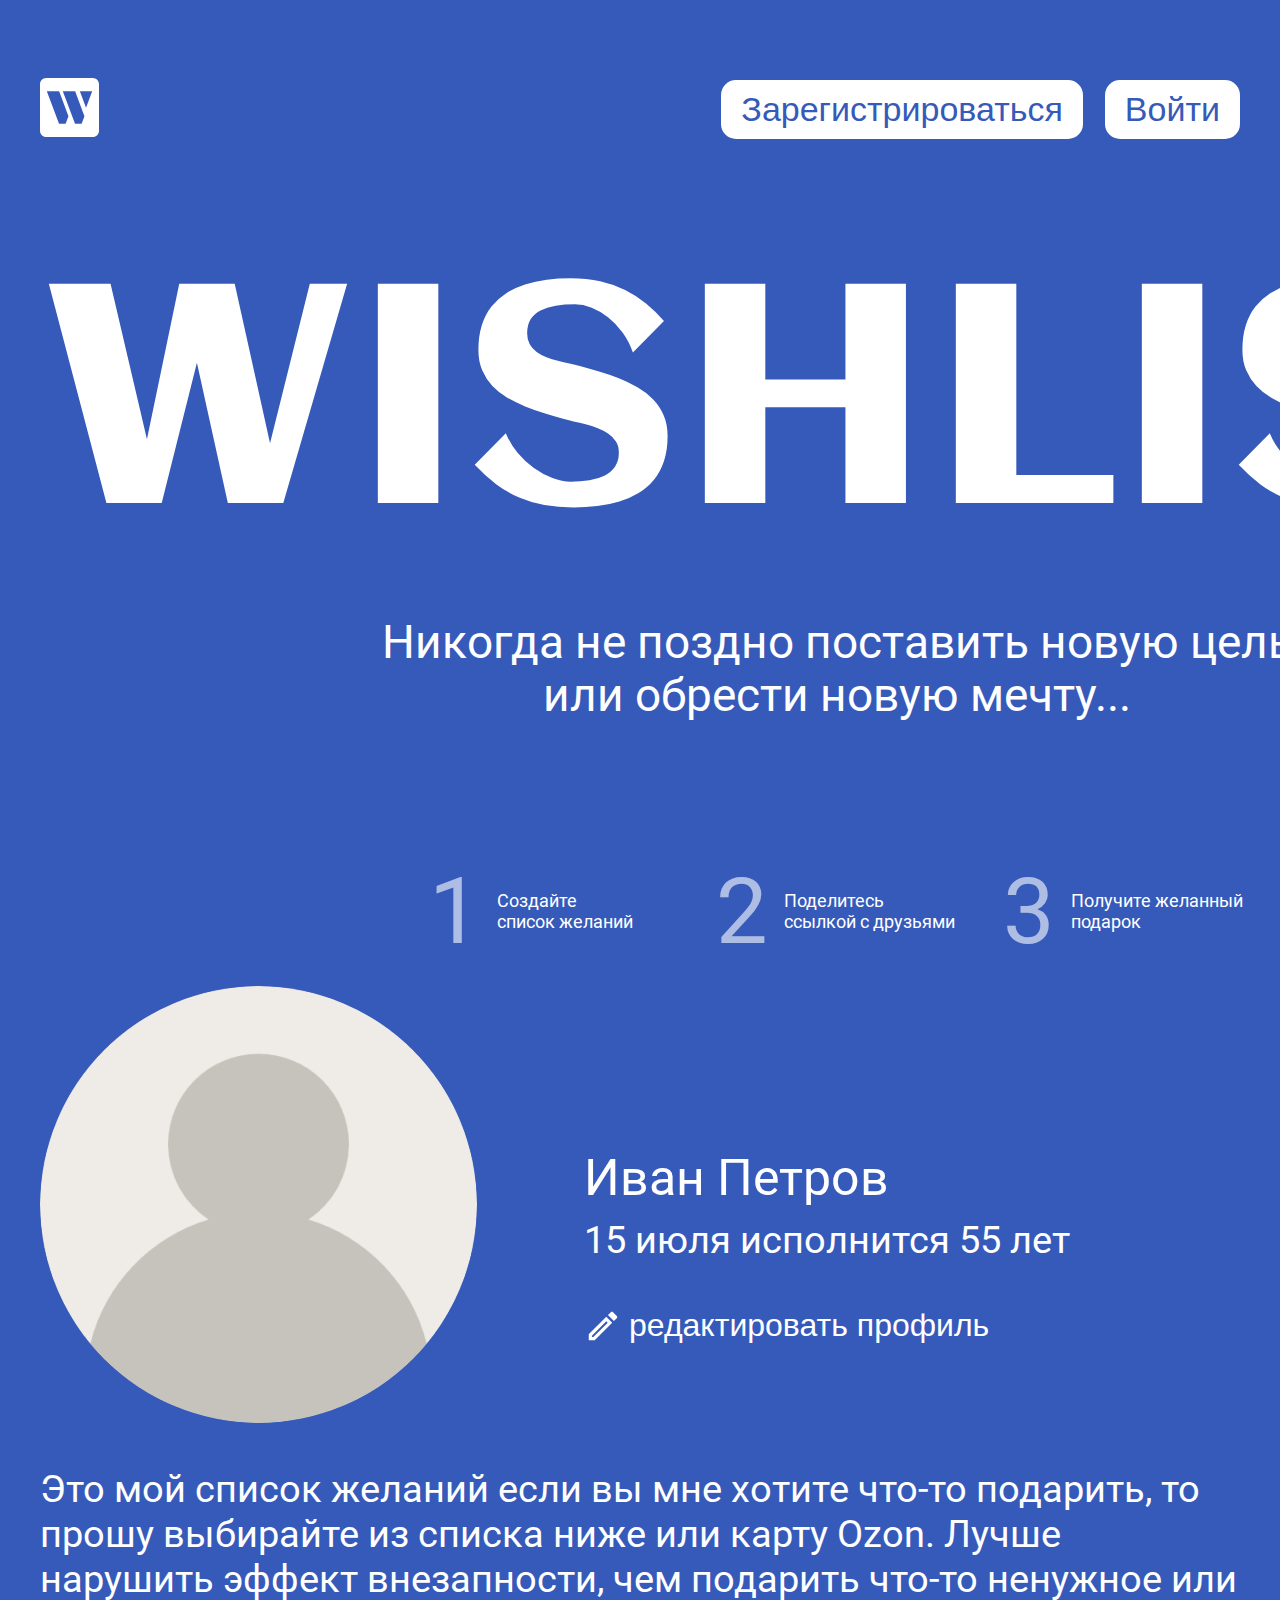
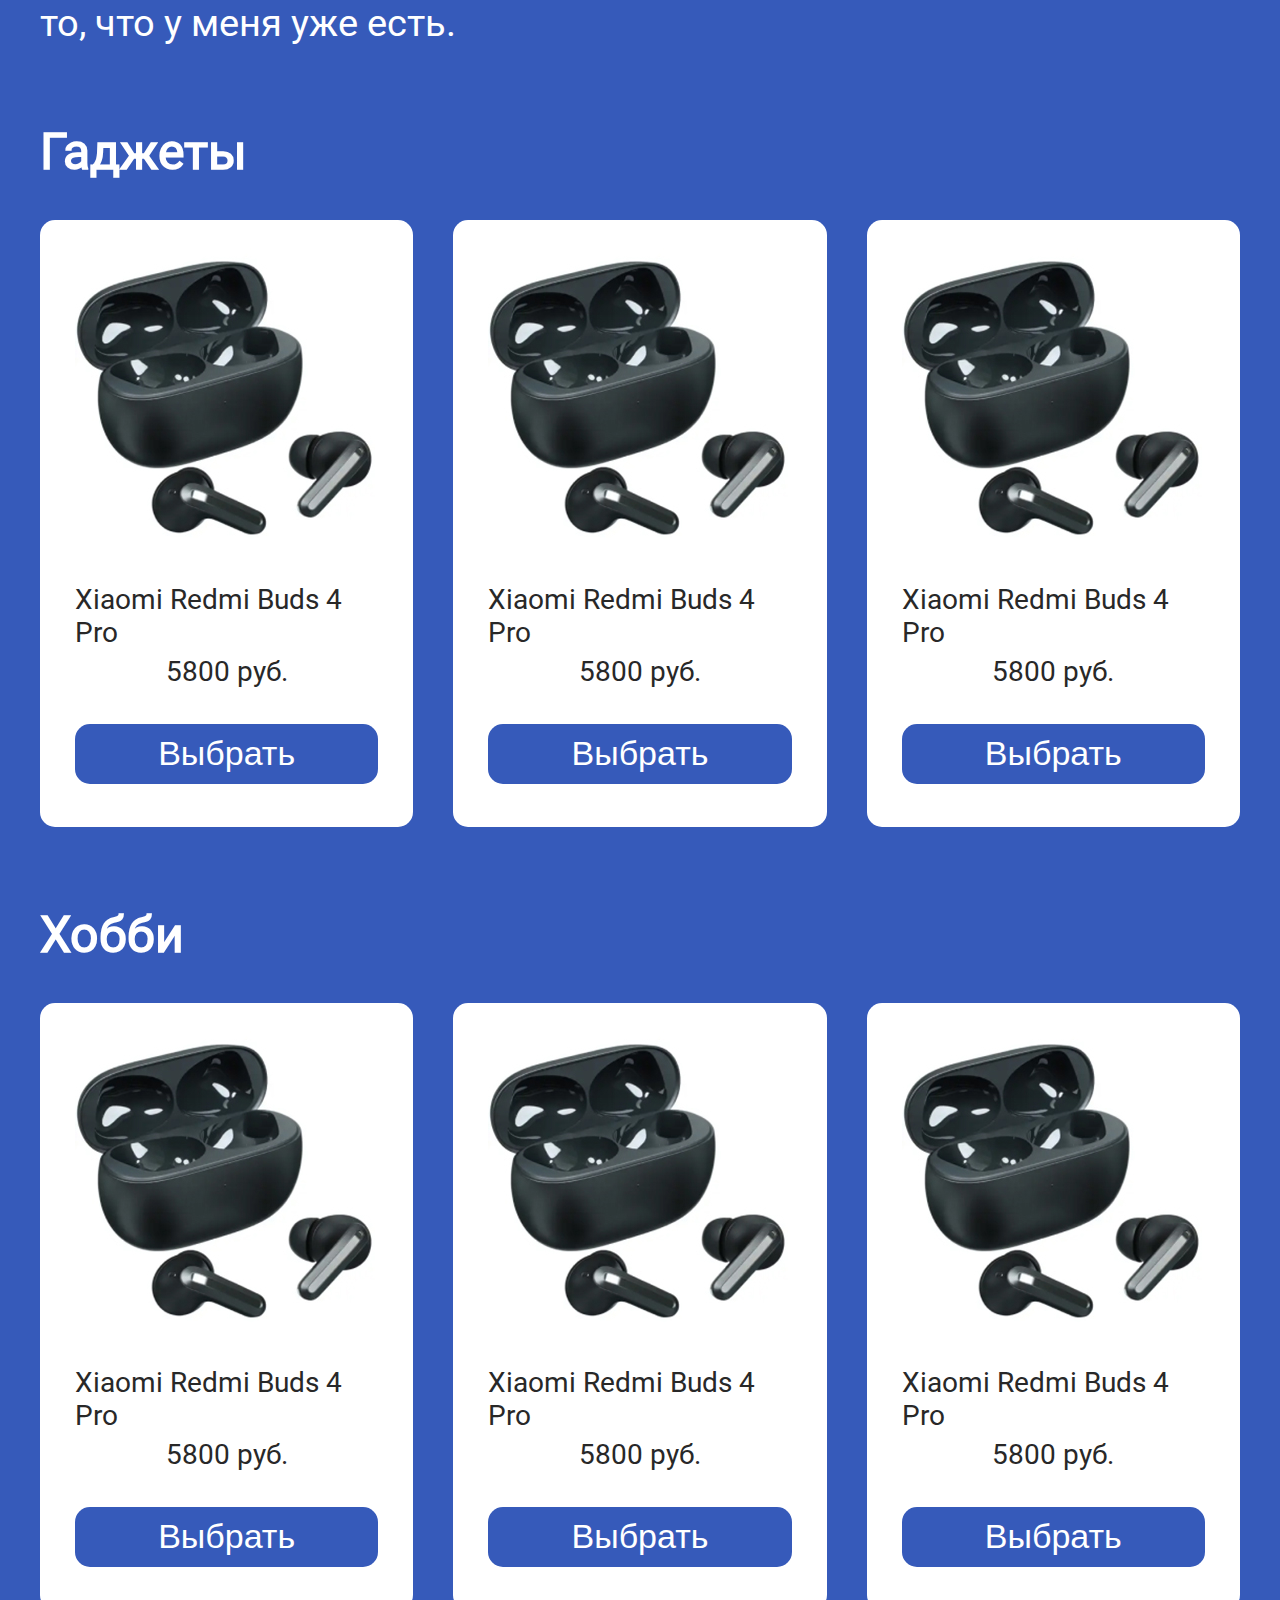
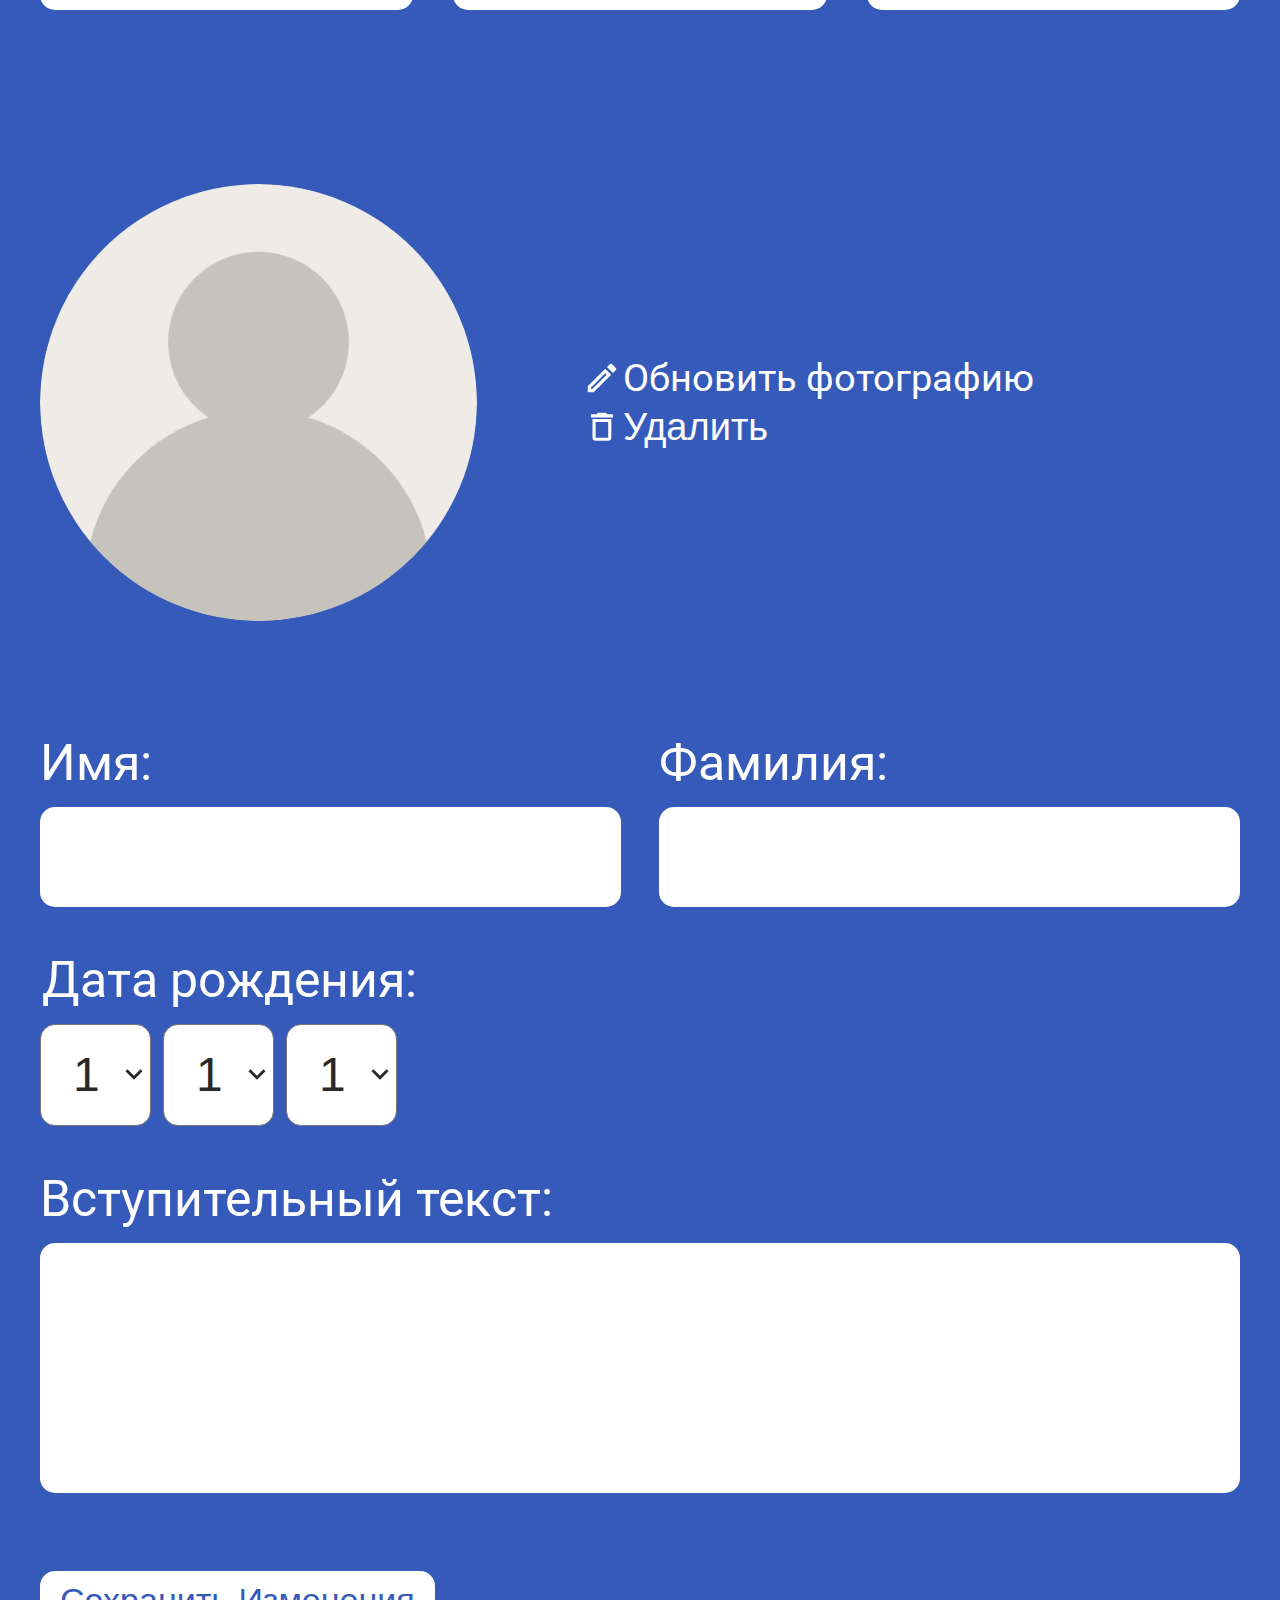
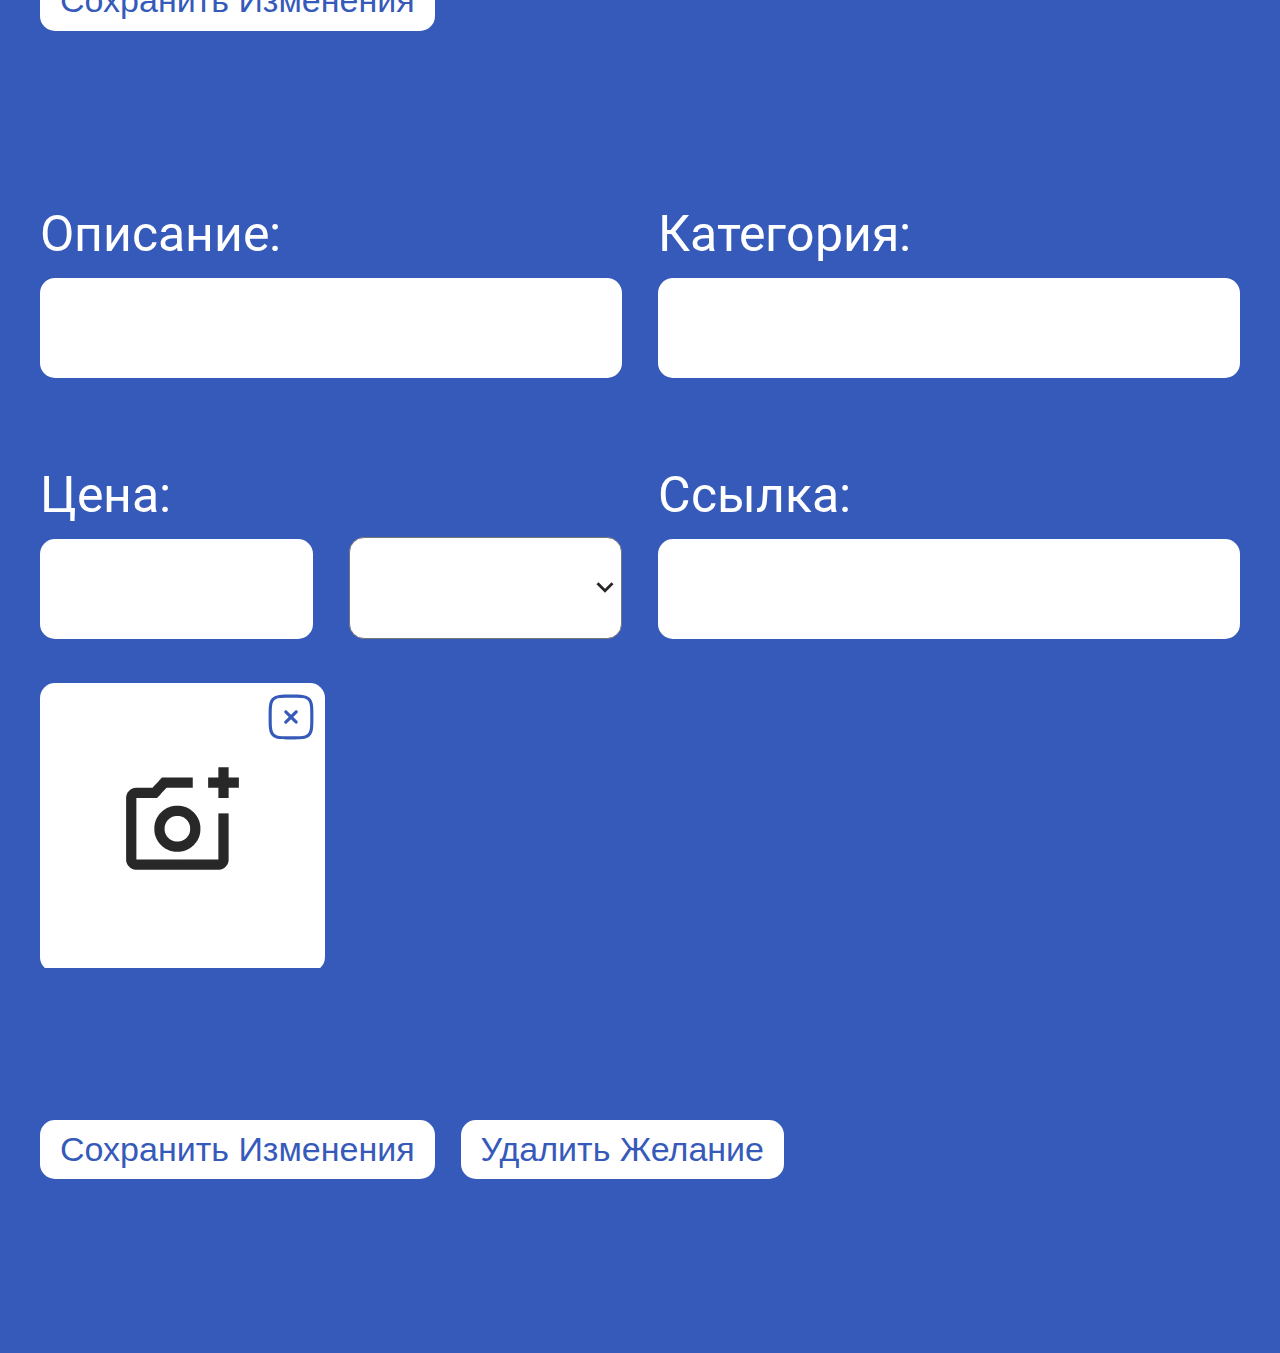
==== index copy.html @ 5867bdeb "День 2 обновлённый" ====
<!DOCTYPE html>
<html lang="кг">
<head>
	<meta charset="UTF-8">
	<meta http-equiv="X-UA-Compatible" content="IE=edge">
	<meta name="viewport" content="width=device-width, initial-scale=1.0">
	<link rel="stylesheet" href="index.css">
	<title>WishList - список желаний</title>
</head>
<body>
	<header class="header">
		<div class="container header__container">
			<a class="header__logo-link" href="#">
				<img class="header__logo" src="img/logo.svg" alt="логотип сервиса WishList" width="59" height="59">
			</a>

			<nav class="nav header__nav">
				<button class="btn nav__btn">Зарегистрироваться</button>
				<button class="btn nav__btn">Войти</button>
			</nav>

			<button class="burger header__burger">
				<span class="burger__line"></span>
			</button>
		</div>
	</header>

	<main class="app">
		<!-- Главный блок -->
		<section class="hero">
			<div class="container hero__container">
				<h1 class="hero__title">WishList</h1>

				<p class="hero__description">Никогда не поздно поставить новую цель или обрести новую мечту... </p>

				<ol class="steps hero__steps">
					<li class="steps__item">Cоздайте список&nbsp;желаний</li>
					<li class="steps__item">Поделитесь ссылкой&nbsp;с&nbsp;друзьями</li>
					<li class="steps__item">Получите желанный подарок</li>
				</ol>
			</div>
		</section>

		<!-- Секция желаний -->
		<section class="wishlist">
			<div class="container">
				<div class="profile wishlist__profile">
					<img class="profile__avatar" src="img/avatar.png" alt="фото пользователя">

					<div class="profile__content">
						<h2 class="profile__fulname">Иван Петров</h2>

						<p class="profile__birthday">15 июля исполнится 55 лет</p>

						<button class="profile__edit">
							<svg width="38" height="38" viewBox="0 0 38 38" fill="none" xmlns="http://www.w3.org/2000/svg">
								<path d="M4.75 33.25H10.6875L28.1992 15.7384L22.2617 9.80086L4.75 27.3125V33.25ZM7.91667 28.6267L22.2617 14.2817L23.7183 15.7384L9.37333 30.0834H7.91667V28.6267ZM29.0858 5.20919C28.9394 5.06241 28.7654 4.94596 28.5738 4.86651C28.3823 4.78705 28.177 4.74615 27.9696 4.74615C27.7622 4.74615 27.5569 4.78705 27.3653 4.86651C27.1738 4.94596 26.9998 5.06241 26.8533 5.20919L23.9558 8.10669L29.8933 14.0442L32.7908 11.1467C32.9376 11.0002 33.0541 10.8262 33.1335 10.6347C33.213 10.4431 33.2539 10.2378 33.2539 10.0304C33.2539 9.82307 33.213 9.61774 33.1335 9.4262C33.0541 9.23466 32.9376 9.06067 32.7908 8.91419L29.0858 5.20919Z" fill="white"/>
							</svg>

							<span>редактировать профиль</span>
						</button>
					</div>
				</div>

					<p class="wishlist__description">Это мой список желаний если вы мне хотите что-то подарить, то прошу выбирайте из списка ниже или карту Ozon. Лучше нарушить эффект внезапности, чем подарить что-то ненужное или то, что у меня уже есть.</p>

					<!-- Обёртка для двух списков категорий товаров -->
					<ul class="categories wishlist__categories">
						<li class="categories__item">
							<h3 class="categories__title">Гаджеты</h3>

							<!-- Первый список -->
							<ul class="wishlist__items">
								<li class="item">
									<img class="item__img" src="img/buds.jpg" alt="Xiaomi Redmi Buds 4 Pro ">

									<h4 class="item__title">Xiaomi Redmi Buds 4 Pro </h4>

									<p class="item__price">5800 руб.</p>

									<button class="btn item__btn btn__castling">Выбрать</button>
								</li>
								
								<li class="item">
									<img class="item__img" src="img/buds.jpg" alt="Xiaomi Redmi Buds 4 Pro ">

									<h4 class="item__title">Xiaomi Redmi Buds 4 Pro </h4>

									<p class="item__price">5800 руб.</p>

									<button class="btn item__btn btn__castling">Выбрать</button>
								</li>

								<li class="item">
									<img class="item__img" src="img/buds.jpg" alt="Xiaomi Redmi Buds 4 Pro ">

									<h4 class="item__title">Xiaomi Redmi Buds 4 Pro </h4>

									<p class="item__price">5800 руб.</p>

									<button class="btn item__btn btn__castling">Выбрать</button>
								</li>
							</ul>
						</li>

						<li class="categories__item">
							<h3 class="categories__title">Хобби</h3>

							<!-- Второй список -->
							<ul class="wishlist__items">
								<li class="item">
									<img class="item__img" src="img/buds.jpg" alt="Xiaomi Redmi Buds 4 Pro ">

									<h4 class="item__title">Xiaomi Redmi Buds 4 Pro </h4>

									<p class="item__price">5800 руб.</p>

									<button class="btn item__btn btn__castling">Выбрать</button>
								</li>

								<li class="item">
									<img class="item__img" src="img/buds.jpg" alt="Xiaomi Redmi Buds 4 Pro ">

									<h4 class="item__title">Xiaomi Redmi Buds 4 Pro </h4>

									<p class="item__price">5800 руб.</p>

									<button class="btn item__btn btn__castling">Выбрать</button>
								</li>

								<li class="item">
									<img class="item__img" src="img/buds.jpg" alt="Xiaomi Redtmi Buds 4 Pro ">

									<h4 class="item__title">Xiaomi Redmi Buds 4 Pro </h4>

									<p class="item__price">5800 руб.</p>

									<button class="btn item__btn btn__castling">Выбрать</button>
								</li>
							</ul>
						</li>
					</ul>

			</div>
		</section>

		<!-- Редактирование профиля -->
		<section class="edit edit_profile">
			<div class="container">
				<form class="edit__form">
					<!-- Редактирование и удаление аватара -->
					<fieldset class="edit__avatar">
						<img class="edit__avatar-img" src="img/avatar.png" alt="Аватар пользователя">

						<div class="edit__avatar-load">
							<label for="avatar-load" class="edit__label-avatar">
								<svg width="38" height="38" viewBox="0 0 38 38" fill="none" xmlns="http://www.w3.org/2000/svg">
									<path d="M4.75 33.25H10.6875L28.1992 15.7384L22.2617 9.80086L4.75 27.3125V33.25ZM7.91667 28.6267L22.2617 14.2817L23.7183 15.7384L9.37333 30.0834H7.91667V28.6267ZM29.0858 5.20919C28.9394 5.06241 28.7654 4.94596 28.5738 4.86651C28.3823 4.78705 28.177 4.74615 27.9696 4.74615C27.7622 4.74615 27.5569 4.78705 27.3653 4.86651C27.1738 4.94596 26.9998 5.06241 26.8533 5.20919L23.9558 8.10669L29.8933 14.0442L32.7908 11.1467C32.9376 11.0002 33.0541 10.8262 33.1335 10.6347C33.213 10.4431 33.2539 10.2378 33.2539 10.0304C33.2539 9.82307 33.213 9.61774 33.1335 9.4262C33.0541 9.23466 32.9376 9.06067 32.7908 8.91419L29.0858 5.20919Z" fill="white"/>
								</svg>

								Обновить фотографию</label>
							<input class="edit__input-file edit__input-file_avatar" type="file" accept="image/jpeg, image/png">
							
							<button class="edit__avatar-delete">
								<svg width="38" height="38" viewBox="0 0 38 38" fill="none" xmlns="http://www.w3.org/2000/svg">
									<path d="M9.48842 29.6389C9.48842 31.35 10.9027 32.75 12.6313 32.75H25.2027C26.9313 32.75 28.3456 31.35 28.3456 29.6389V10.9722H9.48842V29.6389ZM12.6313 14.0833H25.2027V29.6389H12.6313V14.0833ZM24.417 6.30556L22.8456 4.75H14.9884L13.417 6.30556H7.91699V9.41667H29.917V6.30556H24.417Z" fill="white"/>
								</svg>
								
								Удалить
							</button>
						</div>
					</fieldset>

					<!-- Редактированик имени и фамилии -->
					<fieldset class="edit__name">
						<label class="edit__label">
							<span class="edit__label-text">Имя:</span>
							<input class="edit__input" type="text" name="name"> 
						</label>

						<label class="edit__label">
							<span class="edit__label-text">Фамилия:</span>
							<input class="edit__input" type="text" name="surname">
						</label>
					</fieldset>

					<!-- Редактирование дня рождения -->
					<fieldset class="edit__birthday">
						<legend class="edit__label edit__label-text">Дата рождения:</legend>

						<label class="edit__label edit__label_select">
							<select class="edit__select" type="text" name="day">
								<option value="1">1</option>
								<option value="2">2</option>
							</select>
						</label>

						<label class="edit__label edit__label_select">
							<select class="edit__select" type="text" name="month">
								<option value="1">1</option>
								<option value="2">2</option>
							</select>
						</label>

						<label class="edit__label edit__label_select">
							<select class="edit__select" type="text" name="year">
								<option value="1">1</option>
								<option value="2">2</option>
							</select>
						</label>
					</fieldset>

					<!-- Редактирование вступительного текста: -->
					<fieldset class="edit__description">
						<label class="edit__label edit__label-text" for="description">Вступительный текст:</label>
							<textarea class="edit__description-input" name="description"> </textarea>
					</fieldset>

					<button class="btn edit__submit-btn">Сохранить изменения</button>
				</form>
			</div>
		</section>

		<!-- Редактирование желаний -->
		<section class="edit edit_wish">
			<div class="container">
				<form class="edit__form">
					<fieldset class="edit__wish">
						<!-- Редактирование описания -->
						<label class="edit__label">
							<span class="edit__label-text">Описание:</span>
							<input class="edit__input" type="text" name="title"> 
						</label>

						<!-- Редактирование категории товара -->
						<label class="edit__label">
							<span class="edit__label-text">Категория:</span>
							<input class="edit__input" type="text" name="category">
						</label>

						<!-- Редактирование цены -->
						<div class="edit__wish-price">
							<label class="edit__label">
								<span class="edit__label-text">Цена:</span>
								<input class="edit__input" type="text" name="title">
							</label>

							<label class="edit__label_select" for="">
								<select class="edit__select edit__select_currency" name="price">
								</select>
							</label>
						</div>

						<!-- Редактирование ссылки на товар -->
						<label class="edit__label">
							<span class="edit__label-text">Ссылка:</span>
							<input class="edit__input" type="text" name="link">
						</label>
					</fieldset>

					<!-- Добавление фото товара -->
					<fieldset class="edit__wish-photo">
						<label class="edit__label-photo">
							<img class="edit__wish-image" src="img/no-photo.jpg" alt="Фото товара">
							<input class="edit__input-file" type="file">
						</label>

						<button class="edit__wish-delete">
							<svg width="46" height="46" viewBox="0 0 46 46" fill="none" xmlns="http://www.w3.org/2000/svg">
								<path d="M18.8961 16.6875C18.5999 16.4115 18.2081 16.2612 17.8033 16.2684C17.3985 16.2755 17.0123 16.4395 16.726 16.7258C16.4398 17.0121 16.2758 17.3983 16.2686 17.8031C16.2615 18.2079 16.4117 18.5996 16.6877 18.8958L20.7919 23L16.6877 27.1042C16.5342 27.2472 16.4111 27.4197 16.3257 27.6114C16.2403 27.803 16.1944 28.0099 16.1907 28.2197C16.187 28.4295 16.2256 28.6379 16.3042 28.8325C16.3827 29.027 16.4997 29.2038 16.6481 29.3522C16.7964 29.5005 16.9732 29.6175 17.1677 29.6961C17.3623 29.7747 17.5707 29.8133 17.7805 29.8096C17.9903 29.8059 18.1972 29.7599 18.3889 29.6745C18.5805 29.5891 18.753 29.466 18.8961 29.3125L23.0002 25.2083L27.1044 29.3125C27.4006 29.5885 27.7924 29.7388 28.1972 29.7316C28.602 29.7245 28.9882 29.5605 29.2745 29.2742C29.5607 28.9879 29.7247 28.6017 29.7319 28.1969C29.739 27.7921 29.5887 27.4004 29.3127 27.1042L25.2086 23L29.3127 18.8958C29.4663 18.7528 29.5894 18.5803 29.6748 18.3886C29.7602 18.197 29.8061 17.99 29.8098 17.7802C29.8135 17.5705 29.7749 17.3621 29.6963 17.1675C29.6177 16.9729 29.5008 16.7962 29.3524 16.6478C29.204 16.4995 29.0273 16.3825 28.8327 16.3039C28.6382 16.2253 28.4298 16.1867 28.22 16.1904C28.0102 16.1941 27.8033 16.2401 27.6116 16.3255C27.42 16.4109 27.2475 16.534 27.1044 16.6875L23.0002 20.7917L18.8961 16.6875Z" fill="#365ABA"/>
								<path fill-rule="evenodd" clip-rule="evenodd" d="M23.1191 0.604187H22.8816C18.0712 0.604187 14.3024 0.604187 11.3607 1.00002C8.35241 1.40419 5.97741 2.25002 4.11283 4.11252C2.24824 5.9771 1.40449 8.3521 1.00033 11.3625C0.604492 14.3021 0.604492 18.0709 0.604492 22.8813V23.1188C0.604492 27.9292 0.604492 31.6979 1.00033 34.6396C1.40449 37.6479 2.25033 40.0229 4.11283 41.8875C5.97741 43.7521 8.35241 44.5959 11.3628 45C14.3024 45.3959 18.0712 45.3959 22.8816 45.3959H23.1191C27.9295 45.3959 31.6982 45.3959 34.6399 45C37.6482 44.5959 40.0232 43.75 41.8878 41.8875C43.7524 40.0229 44.5962 37.6479 45.0003 34.6375C45.3962 31.6979 45.3962 27.9292 45.3962 23.1188V22.8813C45.3962 18.0709 45.3962 14.3021 45.0003 11.3604C44.5962 8.3521 43.7503 5.9771 41.8878 4.11252C40.0232 2.24794 37.6482 1.40419 34.6378 1.00002C31.6982 0.604187 27.9295 0.604187 23.1191 0.604187ZM6.32324 6.32294C7.51074 5.13544 9.11491 4.45419 11.7795 4.09585C14.4878 3.73335 18.0462 3.72919 23.0003 3.72919C27.9545 3.72919 31.5128 3.73335 34.2212 4.09585C36.8857 4.45419 38.492 5.13752 39.6795 6.32294C40.8649 7.51044 41.5462 9.1146 41.9045 11.7792C42.267 14.4875 42.2712 18.0459 42.2712 23C42.2712 27.9542 42.267 31.5125 41.9045 34.2209C41.5462 36.8854 40.8628 38.4917 39.6774 39.6792C38.4899 40.8646 36.8857 41.5459 34.2212 41.9042C31.5128 42.2667 27.9545 42.2709 23.0003 42.2709C18.0462 42.2709 14.4878 42.2667 11.7795 41.9042C9.11491 41.5459 7.50866 40.8625 6.32116 39.6771C5.13574 38.4896 4.45449 36.8854 4.09616 34.2209C3.73366 31.5125 3.72949 27.9542 3.72949 23C3.72949 18.0459 3.73366 14.4875 4.09616 11.7792C4.45449 9.1146 5.13783 7.51044 6.32324 6.32294Z" fill="#365ABA"/>
							</svg>								
						</button>
					</fieldset>

					<button class="btn edit__submit-btn">Сохранить изменения</button>
					<button class="btn edit__delete-btn">Удалить желание</button>
				</form>
			</div>
		</section>

		<!-- Модальное окно -->
		<div class="modal"></div>
	</main>

	<footer class="footer">

	</footer>
</body>
</html>
---- index.css ----
/* Сброс и основные стили */
@import url('style/main/_global.css');
@import url('style/main/fonts.css');
@import url('style/main/variables.css');
@import url('style/main/style.css');

/* Section */
@import url('style/section/header.css');
@import url('style/section/hero.css');
@import url('style/section/wishlist.css');
@import url('style/section/edit.css');

/* Модули */
@import url('style/module/nav.css');
@import url('style/module/burger.css');
@import url('style/module/steps.css');
@import url('style/module/profile.css');
@import url('style/module/categories.css');
@import url('style/module/item.css');
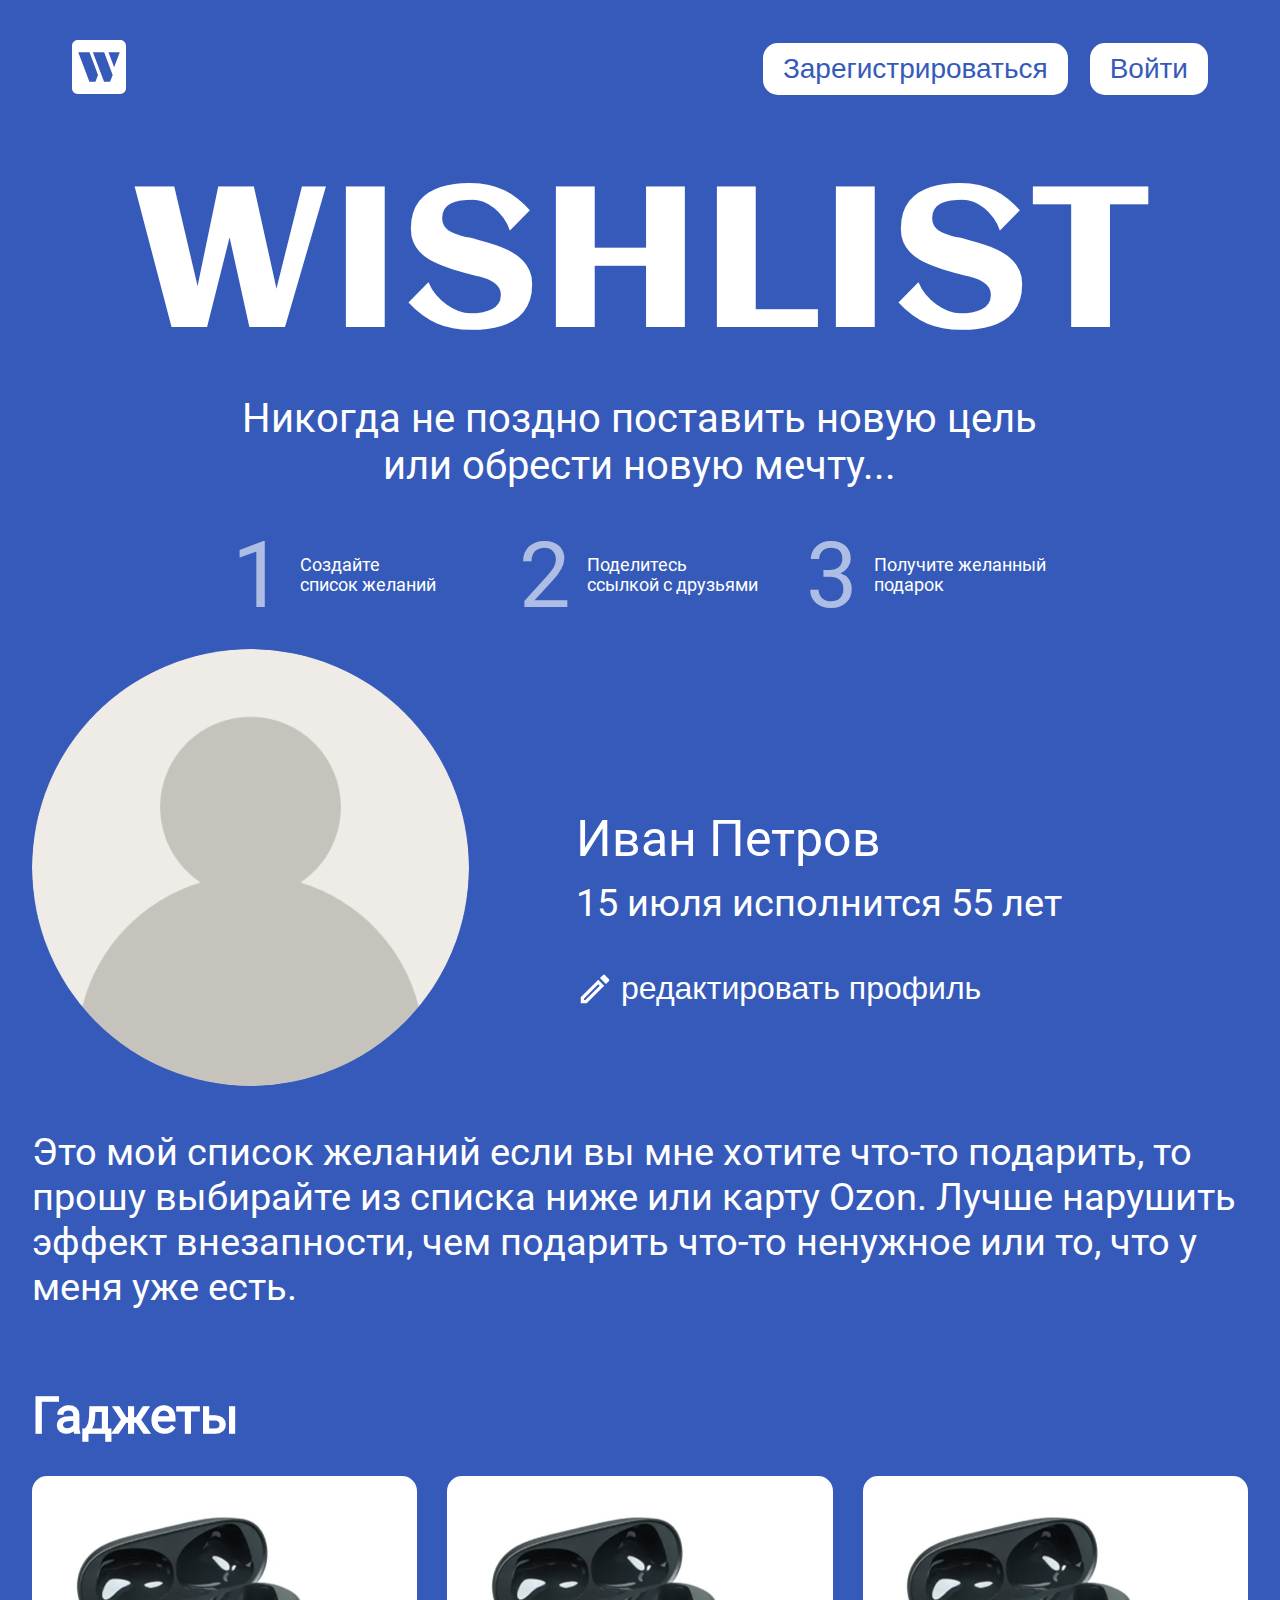
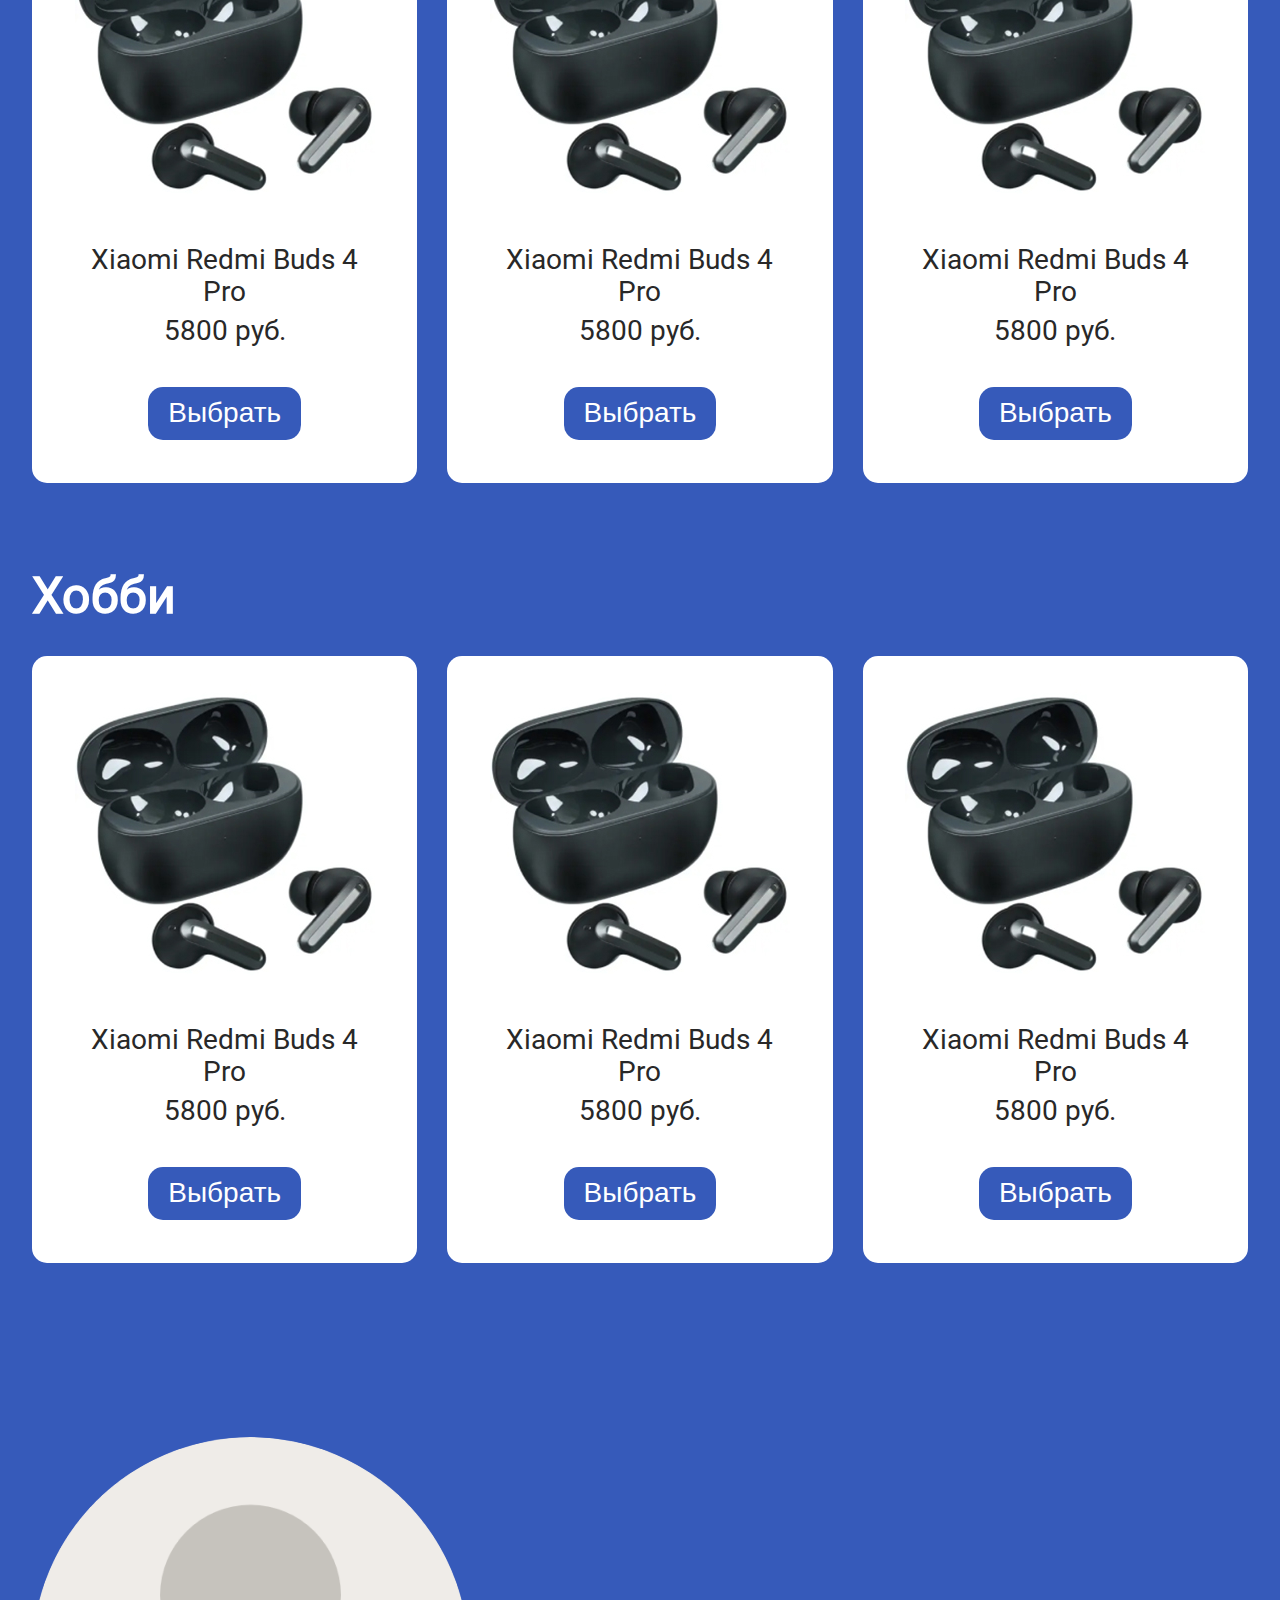
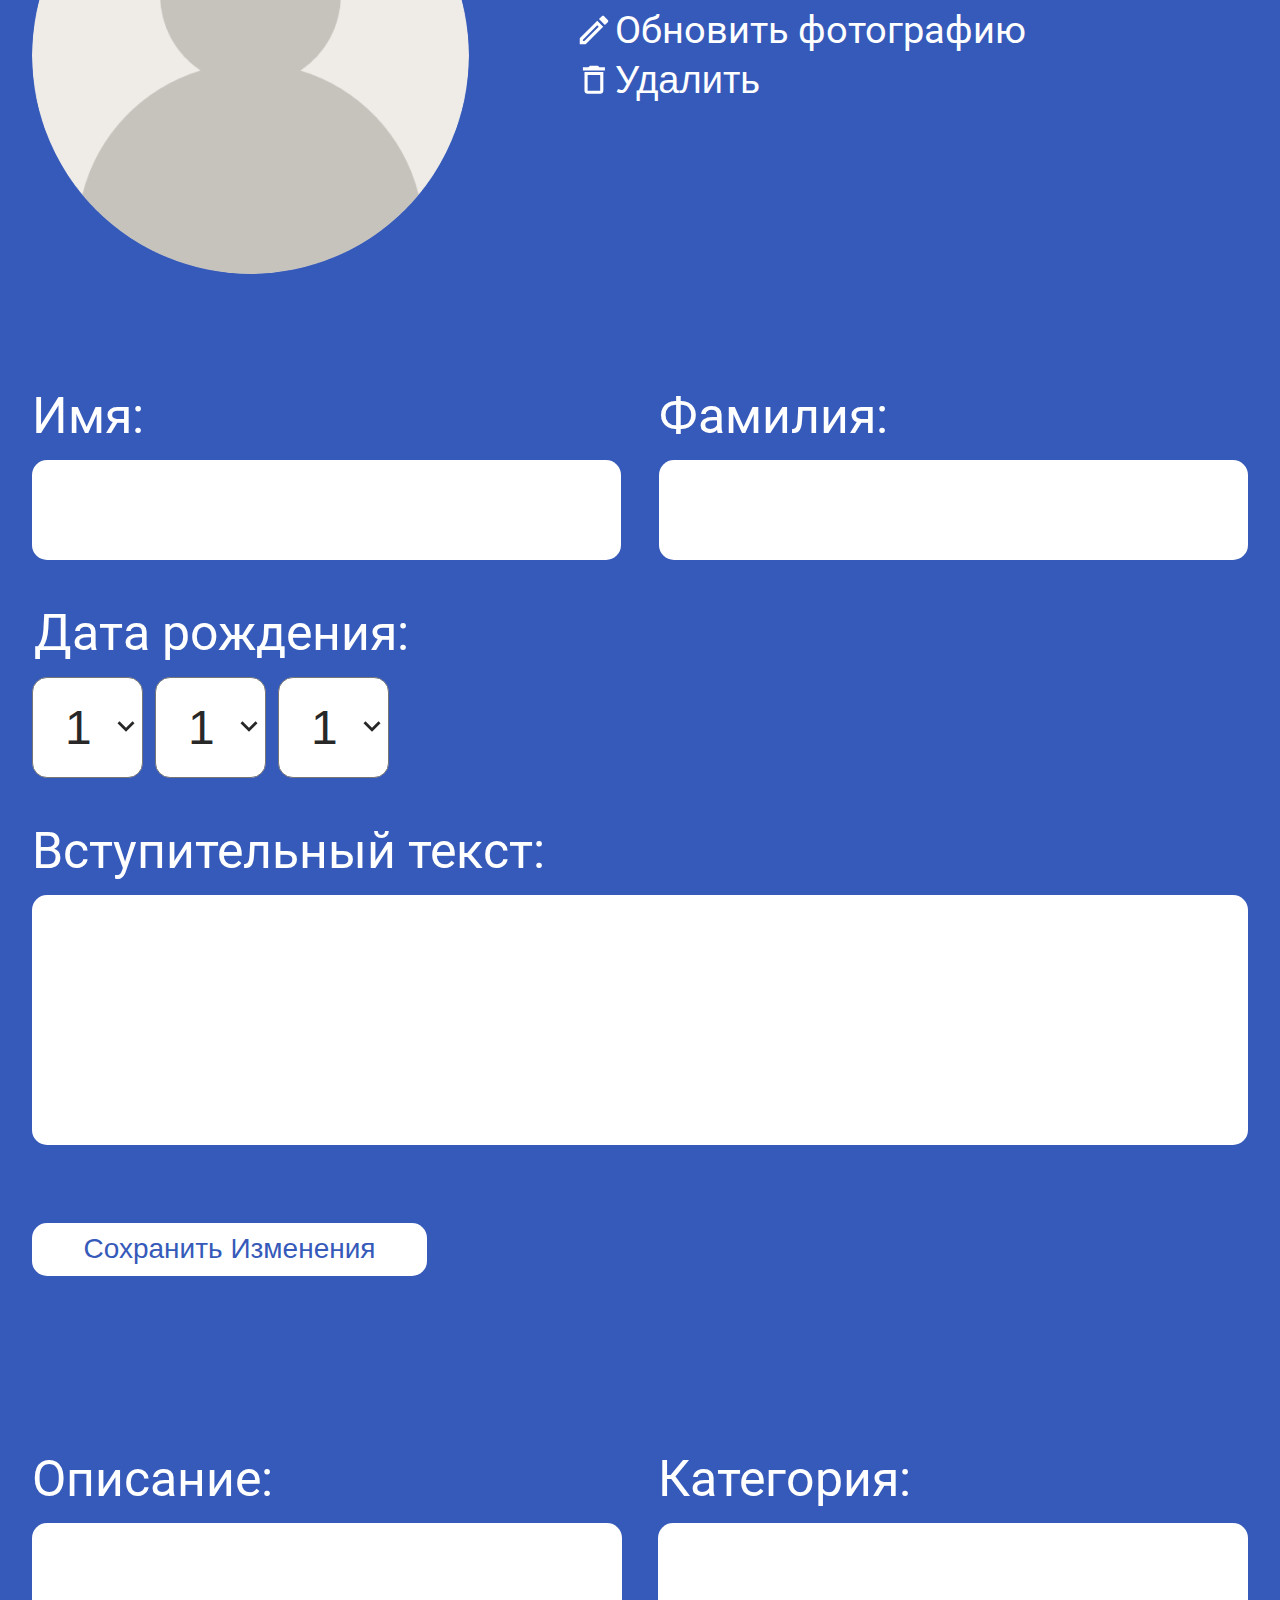
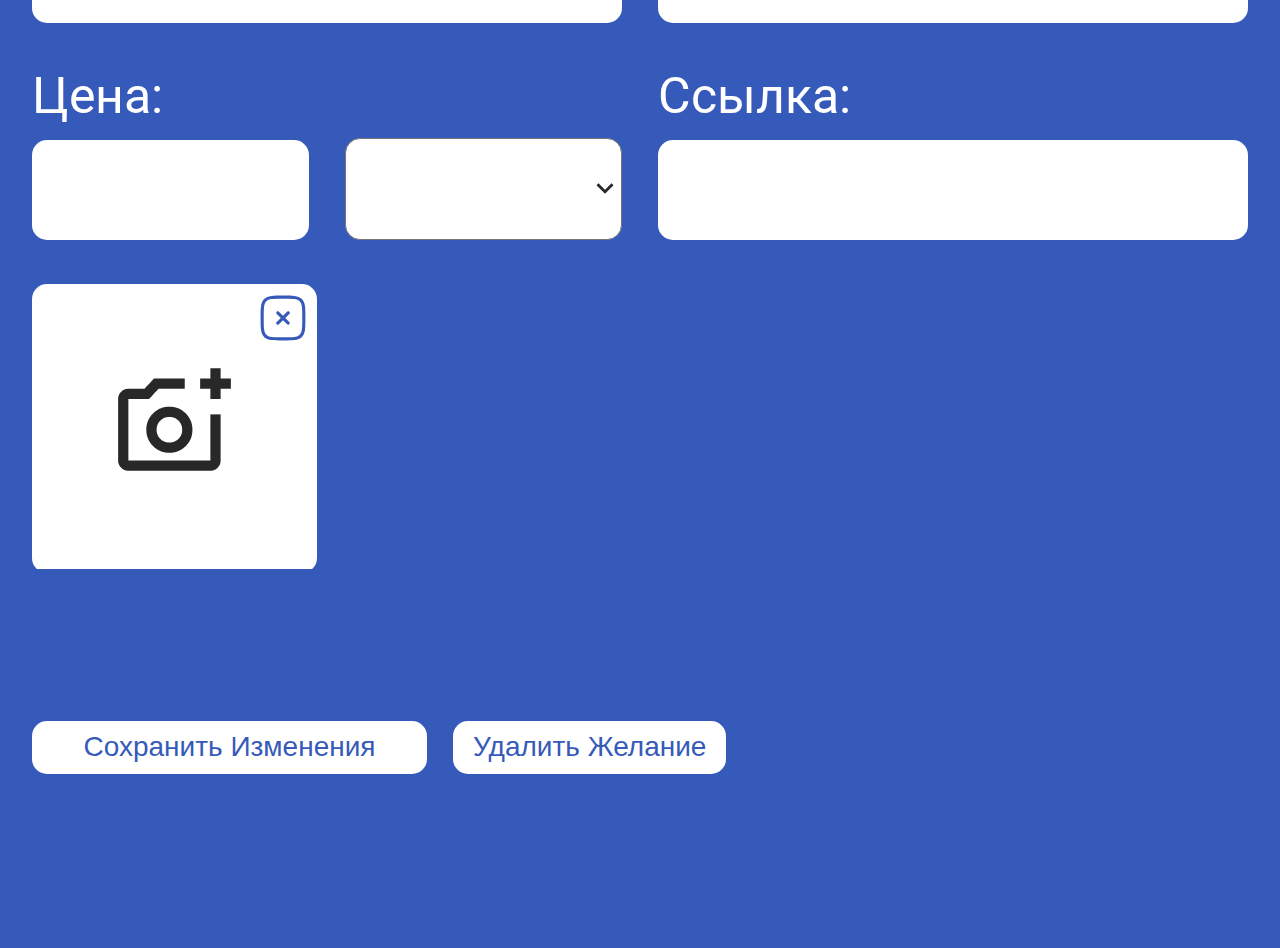
==== commit aaa20042: "Адаптив" ====
--- a/index copy.html
+++ b/index copy.html
@@ -29,7 +29,7 @@
 		<!-- Главный блок -->
 		<section class="hero">
 			<div class="container hero__container">
-				<h1 class="hero__title">WishList</h1>
+				<h1 class="hero__title"><span>Wish</span><span>List</span></h1>
 
 				<p class="hero__description">Никогда не поздно поставить новую цель или обрести новую мечту... </p>
 
@@ -53,7 +53,7 @@
 						<p class="profile__birthday">15 июля исполнится 55 лет</p>
 
 						<button class="profile__edit">
-							<svg width="38" height="38" viewBox="0 0 38 38" fill="none" xmlns="http://www.w3.org/2000/svg">
+							<svg class="profile__edit-icon" width="38" height="38" viewBox="0 0 38 38" fill="none" xmlns="http://www.w3.org/2000/svg">
 								<path d="M4.75 33.25H10.6875L28.1992 15.7384L22.2617 9.80086L4.75 27.3125V33.25ZM7.91667 28.6267L22.2617 14.2817L23.7183 15.7384L9.37333 30.0834H7.91667V28.6267ZM29.0858 5.20919C28.9394 5.06241 28.7654 4.94596 28.5738 4.86651C28.3823 4.78705 28.177 4.74615 27.9696 4.74615C27.7622 4.74615 27.5569 4.78705 27.3653 4.86651C27.1738 4.94596 26.9998 5.06241 26.8533 5.20919L23.9558 8.10669L29.8933 14.0442L32.7908 11.1467C32.9376 11.0002 33.0541 10.8262 33.1335 10.6347C33.213 10.4431 33.2539 10.2378 33.2539 10.0304C33.2539 9.82307 33.213 9.61774 33.1335 9.4262C33.0541 9.23466 32.9376 9.06067 32.7908 8.91419L29.0858 5.20919Z" fill="white"/>
 							</svg>
 
@@ -154,7 +154,7 @@
 
 						<div class="edit__avatar-load">
 							<label for="avatar-load" class="edit__label-avatar">
-								<svg width="38" height="38" viewBox="0 0 38 38" fill="none" xmlns="http://www.w3.org/2000/svg">
+								<svg class="edit__avatar-icon" width="38" height="38" viewBox="0 0 38 38" fill="none" xmlns="http://www.w3.org/2000/svg">
 									<path d="M4.75 33.25H10.6875L28.1992 15.7384L22.2617 9.80086L4.75 27.3125V33.25ZM7.91667 28.6267L22.2617 14.2817L23.7183 15.7384L9.37333 30.0834H7.91667V28.6267ZM29.0858 5.20919C28.9394 5.06241 28.7654 4.94596 28.5738 4.86651C28.3823 4.78705 28.177 4.74615 27.9696 4.74615C27.7622 4.74615 27.5569 4.78705 27.3653 4.86651C27.1738 4.94596 26.9998 5.06241 26.8533 5.20919L23.9558 8.10669L29.8933 14.0442L32.7908 11.1467C32.9376 11.0002 33.0541 10.8262 33.1335 10.6347C33.213 10.4431 33.2539 10.2378 33.2539 10.0304C33.2539 9.82307 33.213 9.61774 33.1335 9.4262C33.0541 9.23466 32.9376 9.06067 32.7908 8.91419L29.0858 5.20919Z" fill="white"/>
 								</svg>
 
@@ -162,7 +162,7 @@
 							<input class="edit__input-file edit__input-file_avatar" type="file" accept="image/jpeg, image/png">
 							
 							<button class="edit__avatar-delete">
-								<svg width="38" height="38" viewBox="0 0 38 38" fill="none" xmlns="http://www.w3.org/2000/svg">
+								<svg class="edit__avatar-icon" width="38" height="38" viewBox="0 0 38 38" fill="none" xmlns="http://www.w3.org/2000/svg">
 									<path d="M9.48842 29.6389C9.48842 31.35 10.9027 32.75 12.6313 32.75H25.2027C26.9313 32.75 28.3456 31.35 28.3456 29.6389V10.9722H9.48842V29.6389ZM12.6313 14.0833H25.2027V29.6389H12.6313V14.0833ZM24.417 6.30556L22.8456 4.75H14.9884L13.417 6.30556H7.91699V9.41667H29.917V6.30556H24.417Z" fill="white"/>
 								</svg>
 								
@@ -239,7 +239,7 @@
 						</label>
 
 						<!-- Редактирование цены -->
-						<div class="edit__wish-price">
+						<div class="edit__label edit__wish-price">
 							<label class="edit__label">
 								<span class="edit__label-text">Цена:</span>
 								<input class="edit__input" type="text" name="title">
@@ -273,8 +273,10 @@
 						</button>
 					</fieldset>
 
-					<button class="btn edit__submit-btn">Сохранить изменения</button>
-					<button class="btn edit__delete-btn">Удалить желание</button>
+					<div class="edit__submit-wrapper">
+						<button class="btn edit__submit-btn">Сохранить изменения</button>
+						<button class="btn edit__delete-btn">Удалить желание</button>
+					</div>
 				</form>
 			</div>
 		</section>
